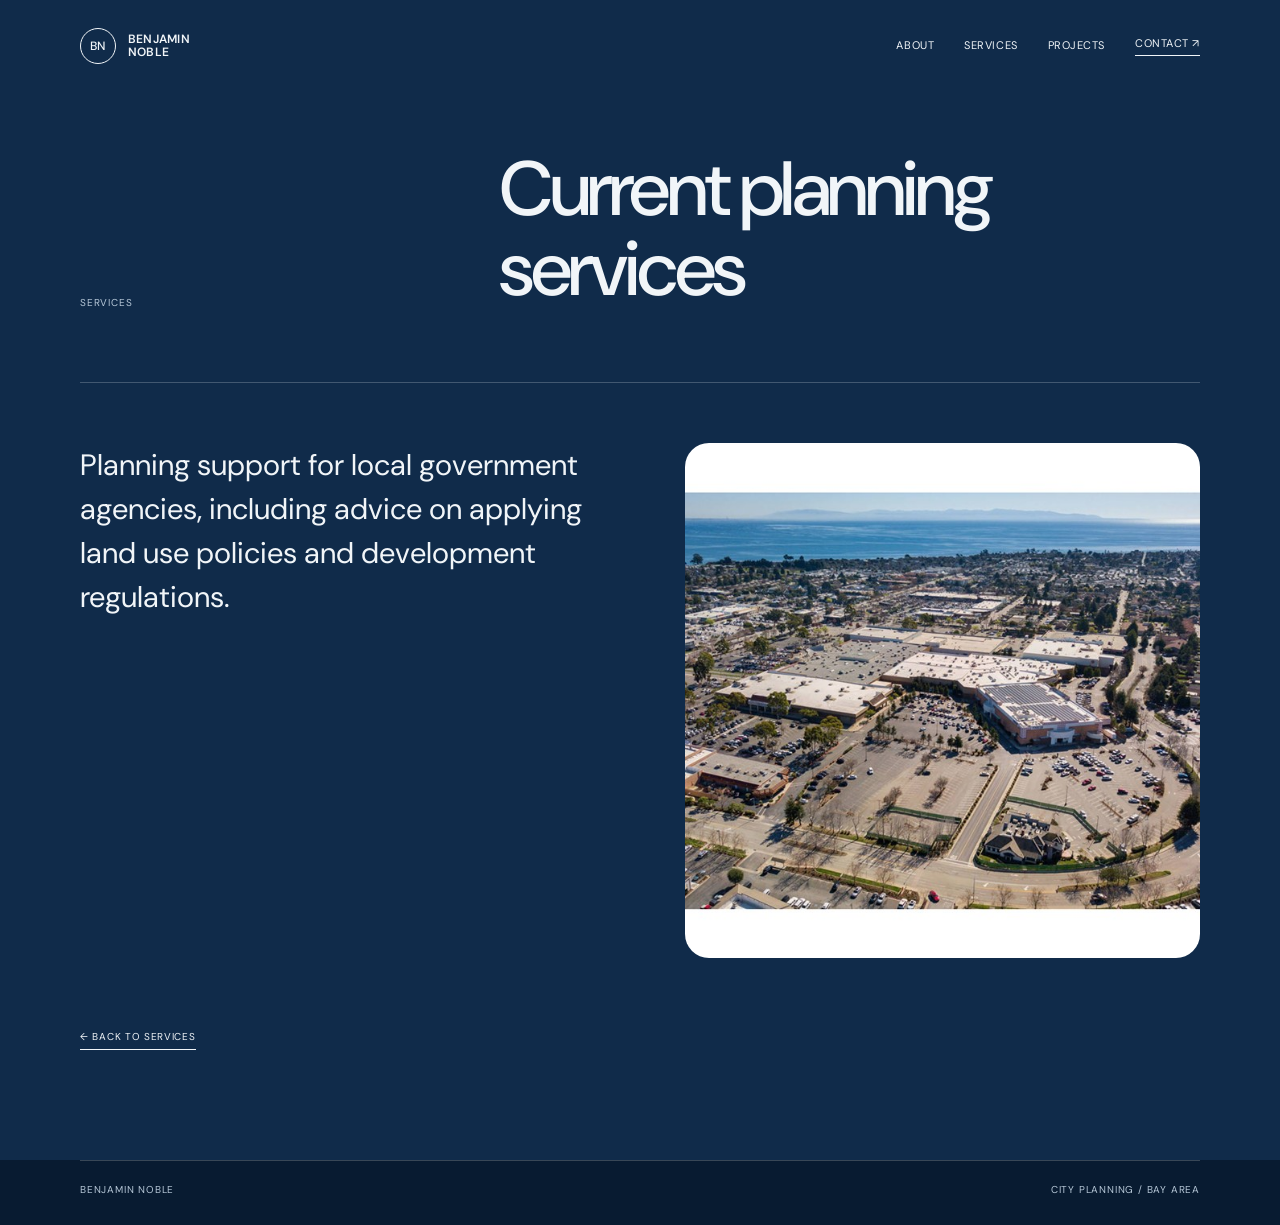
==== current-planning.html @ 0378034f "Show Ben's seven published service areas and replace outreach photo" ====
<!doctype html>
<html lang="en">
  <head>
    <meta charset="UTF-8" />
    <meta name="viewport" content="width=device-width, initial-scale=1.0" />
    <title>Current planning services — Benjamin Noble</title>
    <link rel="preconnect" href="https://fonts.googleapis.com" />
    <link rel="preconnect" href="https://fonts.gstatic.com" crossorigin />
    <link href="https://fonts.googleapis.com/css2?family=DM+Sans:wght@400;500;600&display=swap" rel="stylesheet" />
    <link rel="stylesheet" href="styles.css?v=actual-services-1" />
  </head>
  <body class="detail-page">
    <header class="site-header">
      <div class="shell header-inner">
        <a class="wordmark" href="index.html" aria-label="Benjamin Noble home"><span class="wordmark-mark" aria-hidden="true">BN</span><span>Benjamin<br />Noble</span></a>
        <button class="menu-toggle" type="button" aria-expanded="false" aria-controls="site-nav"><span class="menu-toggle-label">Menu</span><span class="menu-toggle-icon" aria-hidden="true"><i></i><i></i></span></button>
        <nav class="site-nav" id="site-nav" aria-label="Primary navigation"><a href="index.html#about">About</a><a href="index.html#projects" aria-current="page">Services</a><a href="index.html#projects">Projects</a><a class="nav-contact" href="index.html#contact">Contact <span aria-hidden="true">↗</span></a></nav>
      </div>
    </header>
    <main class="detail-main"><div class="shell"><section class="detail-hero"><p class="detail-index">Services</p><div><h1>Current planning services</h1></div></section><div class="service-overview"><p>Planning support for local government agencies, including advice on applying land use policies and development regulations.</p><img src="images/current.jpg" alt="Aerial view of Capitola Mall and surrounding neighborhoods" width="640" height="640" /></div><a class="detail-return" href="index.html#projects">← Back to services</a></div></main>
    <footer class="site-footer"><div class="shell footer-inner"><span>Benjamin Noble</span><span>City planning / Bay Area</span></div></footer>
    <script src="script.js"></script>
  </body>
</html>
---- styles.css ----
:root {
  --paper: #102b4a;
  --ink: #f1f5f8;
  --muted: #b7c8d8;
  --line: rgba(241, 245, 248, .22);
  --sage: #6f91ae;
  --navy: #081b31;
  --coral: #e7a075;
  --shell: min(1120px, calc(100vw - 80px));
  --sans: "DM Sans", Arial, sans-serif;
  --motion-ease: cubic-bezier(.22, 1, .36, 1);
}

* { box-sizing: border-box; }
html { scroll-behavior: smooth; }
body { margin: 0; background: var(--paper); color: var(--ink); font-family: var(--sans); font-size: 16px; line-height: 1.4; }
a { color: inherit; text-decoration: none; }
a:focus-visible, button:focus-visible { outline: 2px solid var(--coral); outline-offset: 5px; }
.shell { width: var(--shell); margin: 0 auto; }
.skip-link { position: fixed; left: 1rem; top: -5rem; z-index: 20; padding: .65rem 1rem; background: var(--ink); color: var(--paper); }
.skip-link:focus { top: 1rem; }
.site-header { position: absolute; z-index: 5; top: 0; width: 100%; }
.header-inner { display: flex; align-items: center; justify-content: space-between; padding: 28px 0; }
.wordmark { display: flex; align-items: center; gap: 12px; font-size: 12px; line-height: 1.05; font-weight: 600; letter-spacing: .02em; text-transform: uppercase; }
.wordmark-mark { display: grid; width: 36px; height: 36px; place-items: center; border: 1px solid var(--ink); border-radius: 50%; font-family: var(--sans); font-size: 12px; font-weight: 500; }
.site-nav { display: flex; align-items: center; gap: 30px; font-family: var(--sans); font-size: 11px; text-transform: uppercase; letter-spacing: .05em; }
.site-nav a { transition: color .2s ease; }
.site-nav a:hover { color: var(--coral); }
.nav-contact { border-bottom: 1px solid currentColor; padding-bottom: 3px; }
.menu-toggle { display: none; border: 0; background: none; color: inherit; font: inherit; }
.hero { min-height: 640px; padding: 125px 0 45px; }
.hero-grid { display: grid; grid-template-columns: 1fr .93fr; align-items: center; gap: 9%; }
.eyebrow, .section-index, .art-label, .project-caption, .footer-inner { font-family: var(--sans); font-size: 10px; letter-spacing: .08em; text-transform: uppercase; }
.eyebrow { display: flex; align-items: center; gap: 13px; margin: 0 0 30px; color: var(--muted); }
.eyebrow span { color: var(--coral); }
h1, h2 { margin: 0; font-weight: 500; letter-spacing: -.045em; line-height: .92; }
h1 { font-size: clamp(58px, 8.2vw, 112px); }
h2 { font-size: clamp(54px, 7vw, 92px); }
h1 em, h2 em { font-family: var(--sans); font-style: normal; font-weight: 500; letter-spacing: -.06em; }
.hero-bottom { display: flex; align-items: center; justify-content: space-between; max-width: 390px; margin-top: 52px; }
.circle-link { display: grid; width: 52px; height: 52px; place-items: center; border: 1px solid var(--ink); border-radius: 50%; font-size: 22px; transition: background .2s ease, color .2s ease; }
.circle-link:hover { background: var(--ink); color: var(--paper); }
.hero-art { position: relative; max-width: 620px; aspect-ratio: 620 / 680; background: var(--sage); overflow: hidden; }
.hero-art svg { display: block; width: 100%; height: 100%; }
.art-label { position: absolute; z-index: 1; color: var(--navy); }
.art-label-top { top: 22px; left: 22px; }
.art-label-bottom { right: 22px; bottom: 22px; writing-mode: vertical-rl; transform: rotate(180deg); }
.section-rule { border-top: 1px solid var(--line); }
.split-layout { display: grid; grid-template-columns: 1fr 2.2fr; gap: 9%; }
.intro { padding: 82px 0 92px; }
.section-index { margin: 8px 0 0; color: var(--muted); }
.intro-content { max-width: 680px; }
.intro-meta { display: flex; align-items: center; gap: 28px; margin-top: 38px; }
.placeholder-copy { margin: 0; color: var(--muted); font-family: var(--sans); font-size: 11px; text-transform: uppercase; letter-spacing: .08em; }
.line-arrow { color: var(--coral); font-size: 26px; }
.services { padding: 84px 0 92px; background: #173b5d; }
.section-heading { align-items: start; }
.section-heading h2 { margin-top: 30px; }
.service-list { margin: 58px 0 0 31.4%; border-top: 1px solid var(--line); }
.service-item { display: grid; grid-template-columns: 1fr 30px; align-items: center; gap: 22px; padding: 24px 0; border-bottom: 1px solid var(--line); transition: color .2s ease; }
.service-item:is(:hover, :focus-visible) { color: var(--coral); }
.service-arrow { font-family: var(--sans); font-size: 10px; }
.service-name { font-family: var(--sans); font-size: clamp(25px, 3vw, 40px); }
.service-arrow { font-size: 20px; text-align: right; }
.service-detail-grid { display: grid; grid-template-columns: repeat(2, 1fr); gap: 1px; margin: 48px 0 0 31.4%; background: var(--line); border: 1px solid var(--line); }
.service-detail { min-height: 180px; padding: 22px 24px 20px; background: #173b5d; scroll-margin-top: 24px; }
.detail-placeholder, .detail-back { margin: 0; color: var(--muted); font-family: var(--sans); font-size: 10px; letter-spacing: .07em; text-transform: uppercase; }
.service-detail h3 { margin: 26px 0 12px; font-family: var(--sans); font-size: clamp(25px, 3vw, 38px); font-weight: 500; letter-spacing: -.04em; }
.detail-back { display: inline-block; margin-top: 30px; border-bottom: 1px solid currentColor; padding-bottom: 3px; transition: color .2s ease; }
.detail-back:hover { color: var(--coral); }
.projects { padding: 84px 0 95px; }
.projects-heading { display: flex; align-items: baseline; justify-content: space-between; }
.text-link { font-family: var(--sans); font-size: 10px; text-transform: uppercase; letter-spacing: .07em; border-bottom: 1px solid currentColor; padding-bottom: 4px; }
.project-grid { display: grid; grid-template-columns: 1.2fr .8fr; gap: 7%; align-items: start; margin-top: 58px; }
.project-card { display: block; }
.project-card-small { margin-top: 68px; }
.project-card-offset { margin-top: 145px; }
.project-visual { position: relative; display: flex; align-items: end; min-height: 330px; overflow: hidden; }
.project-card-large .project-visual { min-height: 390px; }
.project-visual span { position: relative; z-index: 1; margin: 22px; font-family: var(--sans); font-size: 10px; letter-spacing: .07em; line-height: 1.45; text-transform: uppercase; }
.visual-terrace { background: #315d82; }
.visual-terrace::before { position: absolute; inset: 18% -10% 0; content: ""; background: repeating-linear-gradient(155deg, transparent 0 48px, rgba(247,243,236,.65) 49px 51px); transform: rotate(-13deg); }
.visual-block { background: var(--navy); color: var(--ink); }
.visual-block::before { position: absolute; inset: 0; content: ""; background: linear-gradient(135deg, transparent 0 29%, rgba(227,125,84,.86) 30% 48%, transparent 49% 100%), linear-gradient(25deg, transparent 0 55%, rgba(183,199,189,.7) 56% 67%, transparent 68%); }
.visual-grid { background: #244d70; }
.visual-grid::before { position: absolute; inset: 0; content: ""; background: linear-gradient(90deg, transparent 49.5%, rgba(24,50,77,.45) 50% 50.5%, transparent 51%), linear-gradient(0deg, transparent 49.5%, rgba(24,50,77,.45) 50% 50.5%, transparent 51%); background-size: 54px 54px; transform: rotate(18deg) scale(1.3); }
.project-caption { display: flex; justify-content: space-between; padding-top: 15px; color: var(--muted); }
.contact { padding: 86px 0 92px; background: var(--navy); color: var(--ink); }
.contact-inner { display: grid; grid-template-columns: 1fr 2.2fr; gap: 9%; }
.contact .section-index { color: #b7c8d8; }
.contact h2 { grid-column: 2; margin-top: 34px; }
.contact-link { grid-column: 2; width: max-content; margin-top: 36px; border-bottom: 1px solid currentColor; padding-bottom: 7px; font-family: var(--sans); font-size: 11px; text-transform: uppercase; letter-spacing: .08em; }
.contact-link span { color: var(--coral); margin-left: 20px; font-size: 17px; }
.site-footer { background: var(--navy); color: #b7c8d8; }
.footer-inner { display: flex; justify-content: space-between; gap: 20px; padding: 22px 0 28px; border-top: 1px solid rgba(247,243,236,.2); }
@media (max-width: 760px) {
  :root { --shell: min(100% - 40px, 600px); }
  .header-inner { padding: 22px 0; }
  .menu-toggle { display: flex; align-items: center; gap: 11px; cursor: pointer; font-family: var(--sans); font-size: 10px; letter-spacing: .07em; text-transform: uppercase; }
  .menu-toggle-icon { display: grid; gap: 5px; }
  .menu-toggle-icon i { display: block; width: 22px; height: 1px; background: currentColor; transition: transform .2s ease; }
  .site-nav { position: absolute; top: 78px; left: 20px; right: 20px; display: grid; gap: 0; padding: 10px 0; background: var(--paper); border: 1px solid var(--line); visibility: hidden; opacity: 0; pointer-events: none; transform: translateY(-6px); transition: opacity .2s ease, transform .25s var(--motion-ease), visibility .2s; }
  .site-nav.is-open { visibility: visible; opacity: 1; pointer-events: auto; transform: translateY(0); }
  .menu-toggle[aria-expanded="true"] .menu-toggle-icon i:first-child { transform: translateY(3px) rotate(45deg); }
  .menu-toggle[aria-expanded="true"] .menu-toggle-icon i:last-child { transform: translateY(-3px) rotate(-45deg); }
  .site-nav a { padding: 15px 18px; border-bottom: 1px solid var(--line); }
  .site-nav a:last-child { border-bottom: 0; }
  .nav-contact { border-bottom: 0; }
  .hero { min-height: auto; padding: 112px 0 52px; }
  .hero-grid { display: flex; flex-direction: column; align-items: stretch; gap: 58px; }
  h1 { font-size: clamp(60px, 18vw, 105px); }
  .hero-bottom { margin-top: 46px; }
  .hero-art { width: 82%; margin-left: auto; }
  .split-layout, .contact-inner { grid-template-columns: 1fr; gap: 50px; }
  .intro, .services, .projects { padding: 68px 0 76px; }
  .section-heading h2 { margin-top: 0; }
  .service-list { margin: 48px 0 0; }
  .service-detail-grid { grid-template-columns: 1fr; margin: 32px 0 0; }
  .project-grid { display: block; margin-top: 48px; }
  .project-card-small, .project-card-offset { margin-top: 48px; }
  .project-card-large .project-visual { min-height: 330px; }
  .project-visual { min-height: 240px; }
  .contact { padding: 68px 0 76px; }
  .contact h2, .contact-link { grid-column: 1; margin-top: 0; }
  .contact-link { margin-top: 30px; }
  .footer-inner { flex-wrap: wrap; font-size: 9px; }
}

.detail-page { min-height: 100vh; background: var(--paper); }
.detail-main { padding: 150px 0 110px; }
.detail-hero { display: grid; grid-template-columns: 1fr 2.2fr; gap: 9%; align-items: end; padding-bottom: 72px; border-bottom: 1px solid var(--line); }
.detail-hero h1 { font-size: clamp(64px, 9vw, 126px); }
.detail-kicker { margin: 0 0 24px; color: var(--muted); font-family: var(--sans); font-size: 10px; letter-spacing: .08em; text-transform: uppercase; }
.detail-intro { display: flex; align-items: end; justify-content: space-between; gap: 35px; }
.detail-intro p { max-width: 260px; margin: 0; color: var(--muted); font-family: var(--sans); font-size: 11px; line-height: 1.6; text-transform: uppercase; letter-spacing: .05em; }
.detail-index { margin: 0; color: var(--muted); font-family: var(--sans); font-size: 10px; letter-spacing: .08em; text-transform: uppercase; }
.detail-panels { display: grid; grid-template-columns: repeat(3, 1fr); gap: 1px; margin-top: 72px; background: var(--line); border: 1px solid var(--line); }
.detail-panel { min-height: 210px; padding: 24px; background: #173b5d; }
.detail-panel h2 { margin-top: 56px; font-size: clamp(29px, 3vw, 44px); }
.detail-return { display: inline-block; margin-top: 72px; border-bottom: 1px solid currentColor; padding-bottom: 5px; font-family: var(--sans); font-size: 10px; letter-spacing: .07em; text-transform: uppercase; }
.detail-return:hover { color: var(--coral); }

.text-link, .contact-link, .detail-return, .project-caption { transition: color .2s ease; }
.text-link:is(:hover, :focus-visible), .contact-link:is(:hover, :focus-visible), .project-card:is(:hover, :focus-visible) .project-caption { color: var(--coral); }

/* Small, one-step feedback; transforms leave the surrounding layout in place. */
@media (prefers-reduced-motion: no-preference) {
  .service-name, .service-arrow, .circle-link span, .contact-link span, .project-caption span:last-child { display: inline-block; transition: transform .3s var(--motion-ease); }
  .project-visual { transition: transform .35s var(--motion-ease); }
  .service-item:focus-visible .service-name { transform: translateX(4px); }
  .service-item:focus-visible .service-arrow, .contact-link:focus-visible span, .project-card:focus-visible .project-caption span:last-child { transform: translate(2px, -2px); }
  @media (hover: hover) and (pointer: fine) {
    .service-item:hover .service-name { transform: translateX(4px); }
    .service-item:hover .service-arrow, .contact-link:hover span, .project-card:hover .project-caption span:last-child { transform: translate(2px, -2px); }
    .circle-link:hover span { transform: translateY(3px); }
    .project-card:hover .project-visual { transform: translateY(-3px); }
  }
}

@media (prefers-reduced-motion: reduce) {
  html { scroll-behavior: auto; }
  *, *::before, *::after { animation: none !important; transition: none !important; }
  .site-nav { transform: none; }
}
@media (max-width: 760px) {
  .detail-main { padding: 110px 0 70px; }
  .detail-hero { grid-template-columns: 1fr; gap: 45px; padding-bottom: 50px; }
  .detail-intro { display: block; }
  .detail-intro p { margin-top: 30px; }
  .detail-panels { grid-template-columns: 1fr; margin-top: 48px; }
  .detail-panel { min-height: 160px; }
  .detail-panel h2 { margin-top: 35px; }
  .detail-return { margin-top: 48px; }
}

/* Category gallery inspired by the Our Work reference. */
.work-shell { max-width: 940px; }
.work-heading { text-align: center; margin-bottom: 58px; }
.work-heading .section-index { margin: 0 0 20px; }
.work-heading h2 { font-size: clamp(42px, 5vw, 66px); line-height: 1.1; letter-spacing: -.035em; }
.work-grid { display: grid; grid-template-columns: repeat(2, minmax(0, 1fr)); gap: 56px 64px; }
.work-card { display: block; min-width: 0; text-align: center; }
.work-visual { position: relative; aspect-ratio: 1 / 1; overflow: hidden; border-radius: 30px; isolation: isolate; }
.work-visual::before { z-index: -1; }
.work-number { position: absolute; top: 24px; left: 26px; font-size: 13px; letter-spacing: .1em; opacity: .8; }
.work-symbol { position: absolute; inset: 0; display: grid; place-items: center; font-size: clamp(100px, 15vw, 190px); font-weight: 400; line-height: 1; color: #f1f5f8; }
.work-card h3 { display: flex; align-items: center; justify-content: center; gap: 14px; margin: 22px 0 0; color: var(--ink); font-size: 15px; font-weight: 500; line-height: 1.5; letter-spacing: .12em; text-transform: uppercase; }
.work-card h3 span { color: var(--coral); }
.visual-community { background: #315d65; }
.visual-community::before { position: absolute; content: ""; inset: -25%; background: repeating-radial-gradient(circle at center, transparent 0 37px, rgba(241,245,248,.24) 38px 40px, transparent 41px 75px); }
.work-card:is(:hover, :focus-visible) h3 { color: var(--coral); }
@media (prefers-reduced-motion: no-preference) {
  .work-visual, .work-card h3 { transition: transform .3s var(--motion-ease), color .2s ease; }
  .work-card:is(:hover, :focus-visible) .work-visual { transform: translateY(-4px); }
}
@media (max-width: 760px) {
  .work-grid { gap: 38px 24px; }
  .work-heading { margin-bottom: 38px; }
  .work-visual { border-radius: 22px; }
  .work-number { top: 16px; left: 18px; font-size: 10px; }
  .work-symbol { font-size: clamp(70px, 18vw, 130px); }
  .work-card h3 { font-size: 12px; letter-spacing: .06em; gap: 8px; }
}
@media (max-width: 420px) {
  .work-grid { grid-template-columns: 1fr; gap: 36px; }
  .work-visual { aspect-ratio: 6 / 5; }
  .work-symbol { font-size: 130px; }
}

.work-visual img { display: block; width: 100%; height: 100%; object-fit: cover; }

.work-card h3 { max-width: 390px; margin-left: auto; margin-right: auto; align-items: baseline; }
.work-card h3 span { flex-shrink: 0; }
.service-overview { display: grid; grid-template-columns: 1fr 1fr; gap: 8%; align-items: start; margin-top: 60px; }
.service-overview p { font-size: clamp(20px, 2.3vw, 30px); line-height: 1.5; margin: 0; }
.service-overview img { display: block; width: 100%; height: auto; border-radius: 24px; }
.detail-hero h1 { font-size: clamp(42px, 6vw, 84px); line-height: 1.04; overflow-wrap: break-word; }
@media (max-width: 760px) { .service-overview { grid-template-columns: 1fr; gap: 35px; margin-top: 40px; } }
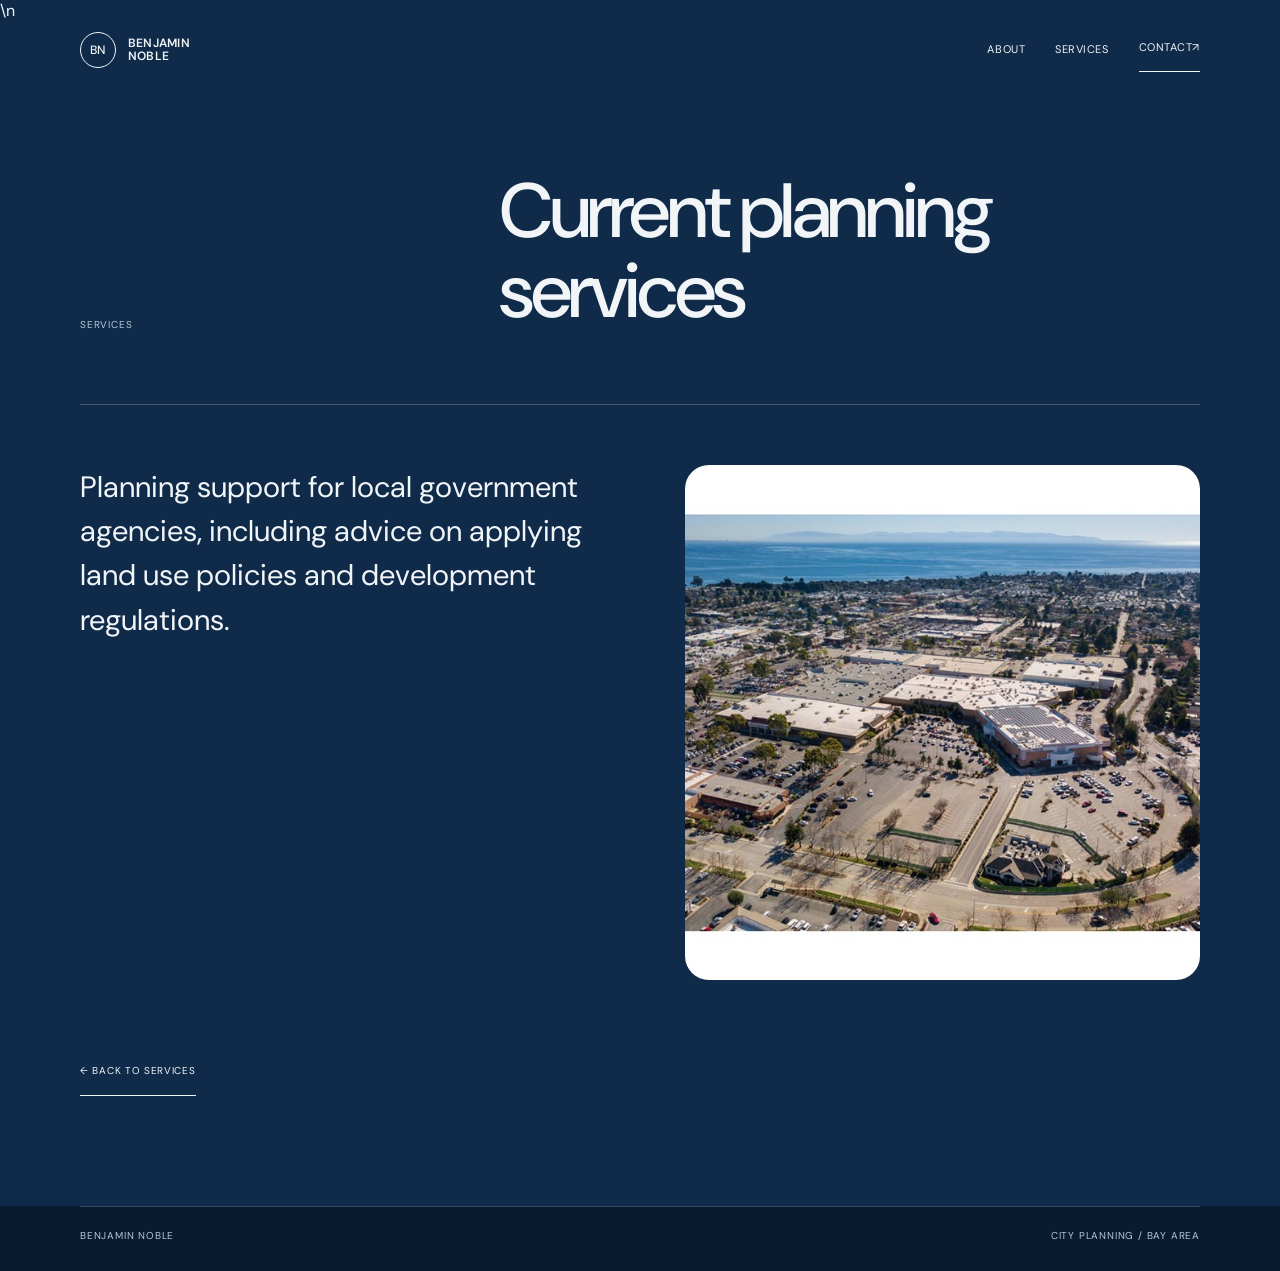
==== commit 76f79119: "Improve mobile navigation and responsive layout safeguards" ====
--- a/current-planning.html
+++ b/current-planning.html
@@ -7,18 +7,18 @@
     <link rel="preconnect" href="https://fonts.googleapis.com" />
     <link rel="preconnect" href="https://fonts.gstatic.com" crossorigin />
     <link href="https://fonts.googleapis.com/css2?family=DM+Sans:wght@400;500;600&display=swap" rel="stylesheet" />
-    <link rel="stylesheet" href="styles.css?v=actual-services-1" />
+    <link rel="stylesheet" href="styles.css?v=mobile-audit-1" />
   </head>
-  <body class="detail-page">
+  <body class="detail-page">\n    <a class="skip-link" href="#main">Skip to content</a>
     <header class="site-header">
       <div class="shell header-inner">
         <a class="wordmark" href="index.html" aria-label="Benjamin Noble home"><span class="wordmark-mark" aria-hidden="true">BN</span><span>Benjamin<br />Noble</span></a>
         <button class="menu-toggle" type="button" aria-expanded="false" aria-controls="site-nav"><span class="menu-toggle-label">Menu</span><span class="menu-toggle-icon" aria-hidden="true"><i></i><i></i></span></button>
-        <nav class="site-nav" id="site-nav" aria-label="Primary navigation"><a href="index.html#about">About</a><a href="index.html#projects" aria-current="page">Services</a><a href="index.html#projects">Projects</a><a class="nav-contact" href="index.html#contact">Contact <span aria-hidden="true">↗</span></a></nav>
+        <nav class="site-nav" id="site-nav" aria-label="Primary navigation"><a href="index.html#about">About</a><a href="index.html#projects">Services</a><a class="nav-contact" href="index.html#contact">Contact <span aria-hidden="true">↗</span></a></nav>
       </div>
     </header>
-    <main class="detail-main"><div class="shell"><section class="detail-hero"><p class="detail-index">Services</p><div><h1>Current planning services</h1></div></section><div class="service-overview"><p>Planning support for local government agencies, including advice on applying land use policies and development regulations.</p><img src="images/current.jpg" alt="Aerial view of Capitola Mall and surrounding neighborhoods" width="640" height="640" /></div><a class="detail-return" href="index.html#projects">← Back to services</a></div></main>
+    <main class="detail-main" id="main"><div class="shell"><section class="detail-hero"><p class="detail-index">Services</p><div><h1>Current planning services</h1></div></section><div class="service-overview"><p>Planning support for local government agencies, including advice on applying land use policies and development regulations.</p><img src="images/current.jpg" alt="Aerial view of Capitola Mall and surrounding neighborhoods" width="640" height="640" /></div><a class="detail-return" href="index.html#projects">← Back to services</a></div></main>
     <footer class="site-footer"><div class="shell footer-inner"><span>Benjamin Noble</span><span>City planning / Bay Area</span></div></footer>
-    <script src="script.js"></script>
+    <script src="script.js?v=mobile-audit-1"></script>
   </body>
 </html>
--- a/styles.css
+++ b/styles.css
@@ -216,3 +216,74 @@
 .service-overview img { display: block; width: 100%; height: auto; border-radius: 24px; }
 .detail-hero h1 { font-size: clamp(42px, 6vw, 84px); line-height: 1.04; overflow-wrap: break-word; }
 @media (max-width: 760px) { .service-overview { grid-template-columns: 1fr; gap: 35px; margin-top: 40px; } }
+
+/* Four services above three centered services on desktop. */
+.work-shell { max-width: 1120px; }
+.work-grid { grid-template-columns: repeat(8, minmax(0, 1fr)); gap: 44px 28px; }
+.work-card { grid-column: span 2; }
+.work-card:nth-child(5) { grid-column: 2 / span 2; }
+.work-card h3 { font-size: 12px; letter-spacing: .06em; gap: 8px; }
+.work-visual { border-radius: 24px; }
+@media (max-width: 900px) and (min-width: 761px) {
+  .work-grid { grid-template-columns: repeat(3, minmax(0, 1fr)); gap: 36px 24px; }
+  .work-card, .work-card:nth-child(5) { grid-column: auto; }
+  .work-card:last-child { grid-column: 2; }
+}
+@media (max-width: 760px) {
+  .work-grid { grid-template-columns: repeat(2, minmax(0, 1fr)); gap: 36px 24px; }
+  .work-card, .work-card:nth-child(5), .work-card:last-child { grid-column: auto; }
+}
+@media (max-width: 420px) {
+  .work-grid { grid-template-columns: 1fr; }
+}
+
+/* A shared alignment and compact two-column service directory. */
+.services-heading { max-width: 760px; }
+.services-heading .eyebrow { margin-bottom: 22px; }
+.services-heading h2 { font-size: clamp(44px, 5.5vw, 76px); line-height: 1.05; }
+.services .service-list { display: grid; grid-template-columns: repeat(2, minmax(0, 1fr)); column-gap: 54px; margin: 48px 0 0; border-top: 0; }
+.services .service-item { grid-template-columns: minmax(0, 1fr) 24px; min-height: 108px; padding: 24px 0; border-top: 1px solid var(--line); border-bottom: 0; }
+.services .service-name { font-size: clamp(20px, 2.1vw, 28px); line-height: 1.3; letter-spacing: -.02em; }
+.services .service-arrow { font-size: 20px; }
+@media (max-width: 760px) {
+  .services .service-list { grid-template-columns: 1fr; margin-top: 34px; }
+  .services .service-item { min-height: 84px; padding: 20px 0; }
+}
+
+/* Full-width city photograph with a centered title, in the site's navy palette. */
+.home-page .site-header { position: relative; background: var(--navy); }
+.hero-photo { position: relative; isolation: isolate; display: grid; align-items: center; min-height: 650px; min-height: clamp(560px, 78svh, 850px); padding: 90px 0 110px; overflow: hidden; background: var(--navy); color: #fff; }
+.hero-background { position: absolute; z-index: -2; inset: 0; width: 100%; height: 100%; object-fit: cover; object-position: center 36%; }
+.hero-photo::before { content: ""; position: absolute; z-index: -1; inset: 0; background: linear-gradient(180deg, rgba(8,27,49,.32), rgba(8,27,49,.32) 35%, rgba(8,27,49,.75)); }
+.hero-photo-content { text-align: center; padding: 25px 0; text-shadow: 0 2px 24px rgba(0,0,0,.35); }
+.hero-location { margin: 0 0 28px; font-size: 12px; font-weight: 500; text-transform: uppercase; letter-spacing: .22em; }
+.hero-photo h1 { font-size: clamp(64px, 8vw, 118px); font-weight: 500; line-height: 1.04; letter-spacing: -.045em; }
+.hero-discipline { margin: 22px 0 0; font-size: clamp(24px, 3vw, 38px); line-height: 1.25; letter-spacing: -.02em; }
+.hero-services-link { display: inline-flex; align-items: center; gap: 24px; padding: 12px 0; margin-top: 38px; border-bottom: 1px solid rgba(255,255,255,.7); font-size: 12px; text-transform: uppercase; letter-spacing: .12em; }
+.hero-services-link span { color: var(--coral); font-size: 19px; }
+.hero-services-link:is(:hover,:focus-visible) { color: var(--coral); }
+.hero-photo-credit { position: absolute; right: 28px; bottom: 20px; font-size: 10px; color: rgba(255,255,255,.8); }
+.hero-photo-credit:hover { color: #fff; }
+@media (max-width: 760px) {
+  .hero-photo { min-height: 610px; min-height: min(78svh, 720px); padding: 84px 0 100px; }
+  .hero-background { object-position: 53% center; }
+  .hero-location { font-size: 10px; letter-spacing: .16em; }
+  .hero-photo h1 { font-size: clamp(56px, 14vw, 88px); }
+  .hero-photo-credit { right: 20px; left: 20px; bottom: 16px; text-align: center; font-size: 9px; }
+}
+
+/* Responsive safeguards and comfortably sized navigation controls. */
+img { max-width: 100%; }
+.detail-hero > *, .service-overview > *, .contact-inner > * { min-width: 0; }
+h1, h2 { overflow-wrap: break-word; }
+.site-nav a, .detail-return, .contact-link { min-height: 44px; display: inline-flex; align-items: center; }
+@media (max-width: 760px) {
+  .header-inner { padding: 18px 0; }
+  .menu-toggle { min-height: 44px; min-width: 88px; justify-content: flex-end; padding: 10px 0 10px 10px; }
+  .wordmark { min-height: 44px; }
+  .intro h2, .contact h2 { font-size: clamp(42px, 10vw, 72px); line-height: 1.02; }
+  .work-visual { aspect-ratio: 1; }
+  html:not(.js) .header-inner { flex-wrap: wrap; gap: 20px; }
+  html:not(.js) .menu-toggle { display: none; }
+  html:not(.js) .site-nav { position: static; width: 100%; visibility: visible; opacity: 1; pointer-events: auto; transform: none; }
+}
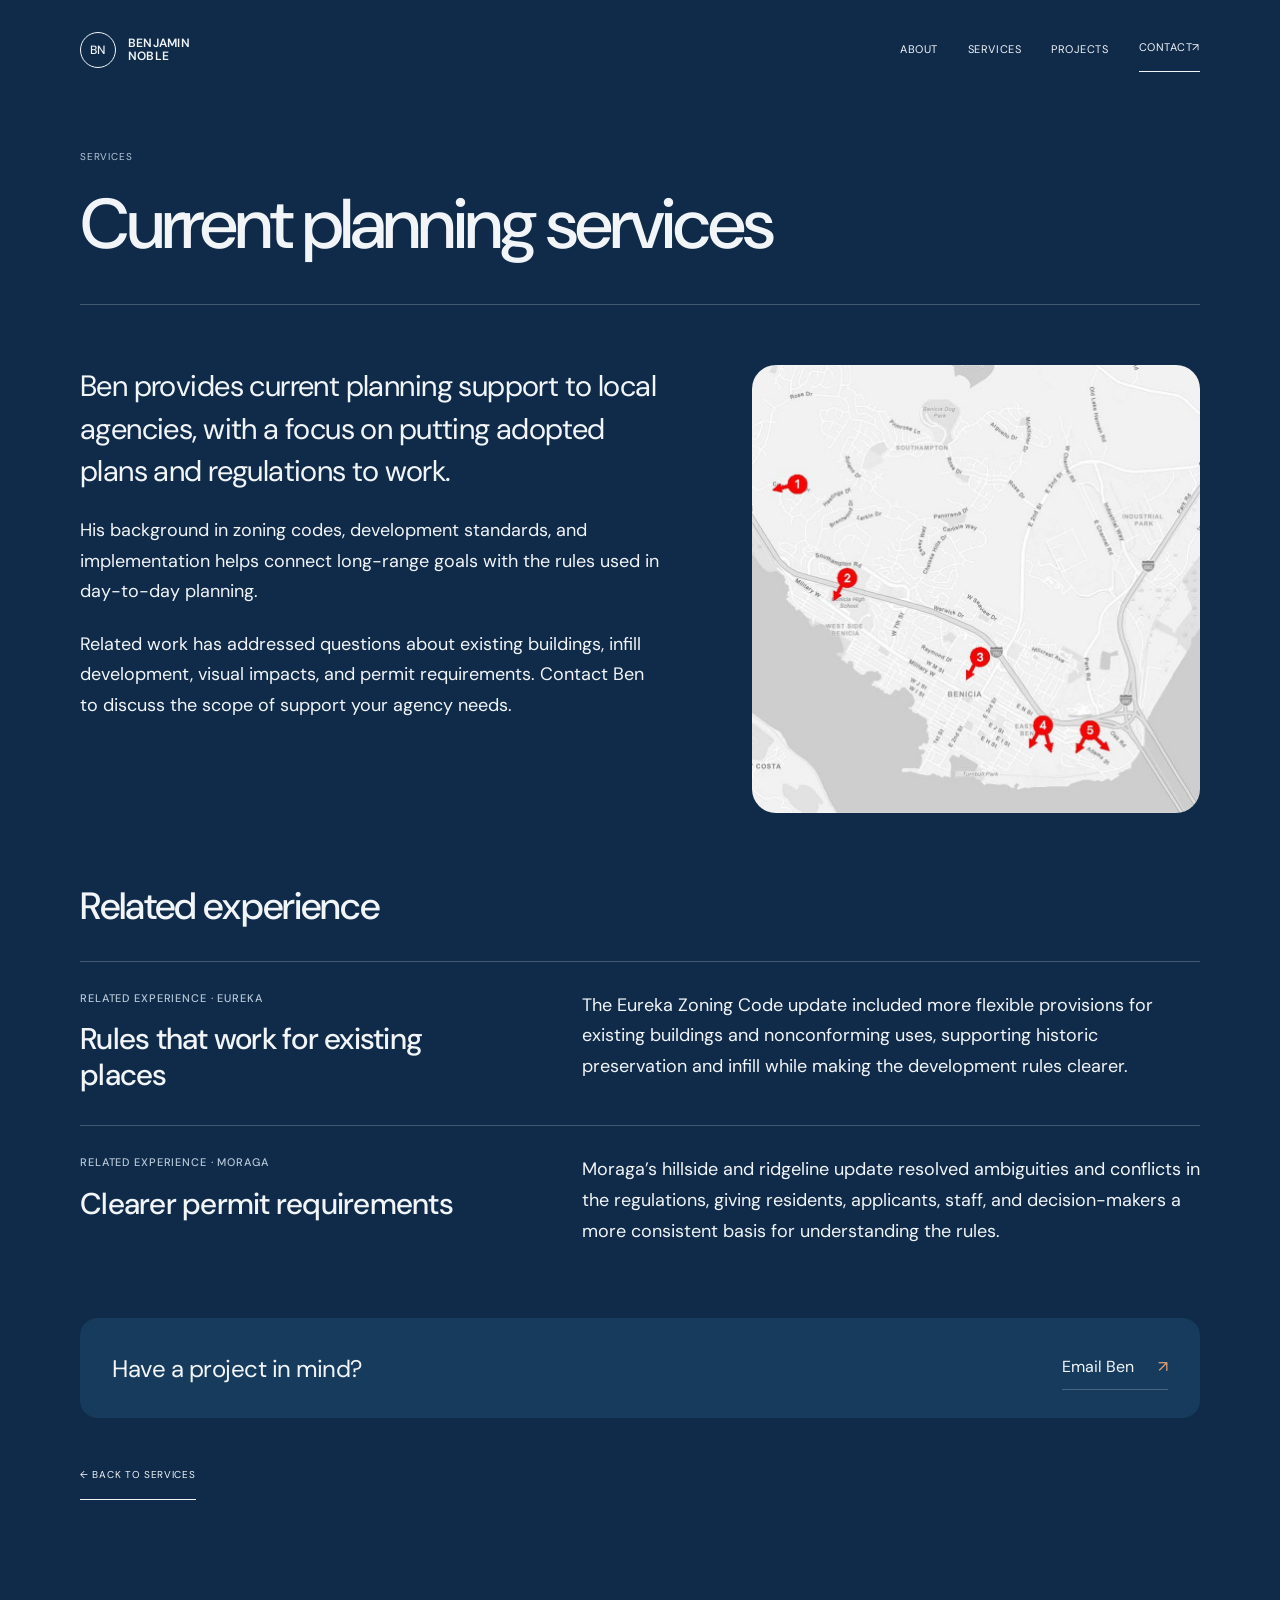
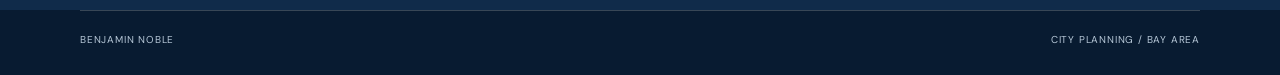
==== commit 99b5ad77: "Replace placeholder copy with Ben Noble biography, services, and project experience" ====
--- a/current-planning.html
+++ b/current-planning.html
@@ -3,21 +3,59 @@
   <head>
     <meta charset="UTF-8" />
     <meta name="viewport" content="width=device-width, initial-scale=1.0" />
+    <meta name="description" content="Current planning support informed by Ben Noble’s experience writing and applying development regulations." />
     <title>Current planning services — Benjamin Noble</title>
     <link rel="preconnect" href="https://fonts.googleapis.com" />
     <link rel="preconnect" href="https://fonts.gstatic.com" crossorigin />
     <link href="https://fonts.googleapis.com/css2?family=DM+Sans:wght@400;500;600&display=swap" rel="stylesheet" />
-    <link rel="stylesheet" href="styles.css?v=mobile-audit-1" />
+    <link rel="stylesheet" href="styles.css?v=content-2026-1" />
   </head>
-  <body class="detail-page">\n    <a class="skip-link" href="#main">Skip to content</a>
+  <body class="detail-page service-page">
+    <a class="skip-link" href="#main">Skip to content</a>
     <header class="site-header">
       <div class="shell header-inner">
         <a class="wordmark" href="index.html" aria-label="Benjamin Noble home"><span class="wordmark-mark" aria-hidden="true">BN</span><span>Benjamin<br />Noble</span></a>
         <button class="menu-toggle" type="button" aria-expanded="false" aria-controls="site-nav"><span class="menu-toggle-label">Menu</span><span class="menu-toggle-icon" aria-hidden="true"><i></i><i></i></span></button>
-        <nav class="site-nav" id="site-nav" aria-label="Primary navigation"><a href="index.html#about">About</a><a href="index.html#projects">Services</a><a class="nav-contact" href="index.html#contact">Contact <span aria-hidden="true">↗</span></a></nav>
+        <nav class="site-nav" id="site-nav" aria-label="Primary navigation">
+          <a href="index.html#about">About</a>
+          <a href="index.html#projects">Services</a>
+          <a href="index.html#selected-projects">Projects</a>
+          <a class="nav-contact" href="index.html#contact">Contact <span aria-hidden="true">↗</span></a>
+        </nav>
       </div>
     </header>
-    <main class="detail-main" id="main"><div class="shell"><section class="detail-hero"><p class="detail-index">Services</p><div><h1>Current planning services</h1></div></section><div class="service-overview"><p>Planning support for local government agencies, including advice on applying land use policies and development regulations.</p><img src="images/current.jpg" alt="Aerial view of Capitola Mall and surrounding neighborhoods" width="640" height="640" /></div><a class="detail-return" href="index.html#projects">← Back to services</a></div></main>
+    <main class="detail-main" id="main">
+      <div class="shell">
+        <section class="detail-hero" aria-labelledby="service-title">
+          <p class="detail-index">Services</p>
+          <h1 id="service-title">Current planning services</h1>
+        </section>
+        <div class="service-overview">
+          <div class="service-copy">
+            <p class="service-lead">Ben provides current planning support to local agencies, with a focus on putting adopted plans and regulations to work.</p>
+            <p>His background in zoning codes, development standards, and implementation helps connect long-range goals with the rules used in day-to-day planning.</p>
+            <p>Related work has addressed questions about existing buildings, infill development, visual impacts, and permit requirements. Contact Ben to discuss the scope of support your agency needs.</p>
+          </div>
+          <img src="images/current-view-protection.jpg?v=edge-1" alt="Map of view-protection study locations in Benicia" width="900" height="900" />
+        </div>
+          <section class="service-projects" aria-labelledby="experience-title">
+            <h2 id="experience-title">Related experience</h2>
+            <article class="experience-entry" id="eureka-implementation">
+              <div><p class="project-type">Related experience · Eureka</p><h3>Rules that work for existing places</h3></div>
+              <div><p>The Eureka Zoning Code update included more flexible provisions for existing buildings and nonconforming uses, supporting historic preservation and infill while making the development rules clearer.</p></div>
+            </article>
+            <article class="experience-entry" id="moraga-review">
+              <div><p class="project-type">Related experience · Moraga</p><h3>Clearer permit requirements</h3></div>
+              <div><p>Moraga’s hillside and ridgeline update resolved ambiguities and conflicts in the regulations, giving residents, applicants, staff, and decision-makers a more consistent basis for understanding the rules.</p></div>
+            </article>
+          </section>
+        <div class="service-next-step">
+          <p>Have a project in mind?</p>
+          <a href="mailto:bnoble@bnplanning.com">Email Ben <span aria-hidden="true">↗</span></a>
+        </div>
+        <a class="detail-return" href="index.html#projects">← Back to services</a>
+      </div>
+    </main>
     <footer class="site-footer"><div class="shell footer-inner"><span>Benjamin Noble</span><span>City planning / Bay Area</span></div></footer>
     <script src="script.js?v=mobile-audit-1"></script>
   </body>
--- a/styles.css
+++ b/styles.css
@@ -287,3 +287,75 @@
   html:not(.js) .menu-toggle { display: none; }
   html:not(.js) .site-nav { position: static; width: 100%; visibility: visible; opacity: 1; pointer-events: auto; transform: none; }
 }
+
+
+/* Content pages: a shared reading rhythm for biography, services, and projects. */
+.visually-hidden { position: absolute; width: 1px; height: 1px; padding: 0; margin: -1px; overflow: hidden; clip-path: inset(50%); white-space: nowrap; border: 0; }
+.content-title { font-size: clamp(42px, 5vw, 66px); line-height: 1.08; letter-spacing: -.035em; }
+.section-description { max-width: 680px; margin: 24px 0 0; color: var(--muted); font-size: 18px; line-height: 1.65; }
+.work-heading .section-description { margin-left: auto; margin-right: auto; }
+.about-grid { display: grid; grid-template-columns: 1.5fr 1fr; gap: 9%; align-items: start; margin-top: 40px; }
+.about-grid > *, .featured-grid > *, .contact-layout > *, .experience-entry > * { min-width: 0; }
+.about-copy p { margin: 0 0 22px; font-size: 18px; line-height: 1.7; }
+.about-copy .about-lead { font-size: clamp(24px, 2.5vw, 30px); line-height: 1.45; letter-spacing: -.02em; }
+.about-copy p:last-child { margin-bottom: 0; }
+.about-background { padding-top: 5px; }
+.about-background h3 { margin: 0 0 18px; font-size: 20px; font-weight: 500; }
+.about-background p, .credentials { color: var(--muted); font-size: 16px; line-height: 1.65; }
+.about-background p { margin: 0; }
+.credentials { margin: 26px 0 0; }
+.credentials > div + div { margin-top: 20px; }
+.credentials dt { color: var(--ink); font-weight: 500; }
+.credentials dd { margin: 4px 0 0; }
+.selected-projects { padding: 84px 0 92px; background: #173b5d; }
+.featured-grid { display: grid; grid-template-columns: repeat(2, minmax(0, 1fr)); gap: 42px 64px; margin-top: 48px; }
+.featured-project { display: flex; flex-direction: column; align-items: start; padding-top: 24px; border-top: 1px solid var(--line); }
+.project-type { margin: 0 0 14px; color: var(--muted); font-size: 11px; font-weight: 500; line-height: 1.6; letter-spacing: .08em; text-transform: uppercase; }
+.featured-project h3, .experience-entry h3 { margin: 0; font-size: clamp(25px, 2.5vw, 30px); font-weight: 500; line-height: 1.2; letter-spacing: -.025em; }
+.featured-project > p:not(.project-type) { margin: 18px 0; font-size: 17px; line-height: 1.7; }
+.project-read-more { display: inline-flex; align-items: center; gap: 18px; min-height: 44px; margin-top: auto; font-size: 14px; border-bottom: 1px solid var(--line); }
+.project-read-more > span[aria-hidden], .service-next-step a span { color: var(--coral); }
+.project-read-more:hover, .contact-details a:hover, .service-next-step a:hover { color: var(--coral); }
+.contact-layout { display: grid; grid-template-columns: 1.35fr 1fr; gap: 9%; align-items: center; }
+.contact-layout h2 { margin: 0; font-size: clamp(42px, 4.5vw, 62px); line-height: 1.08; }
+.contact-description { max-width: 450px; margin: 26px 0 0; color: var(--muted); font-size: 18px; line-height: 1.65; }
+.contact-details { display: flex; flex-direction: column; align-items: start; gap: 10px; }
+.contact-details a { display: inline-flex; align-items: center; min-height: 44px; max-width: 100%; font-size: clamp(19px, 2.2vw, 27px); line-height: 1.4; overflow-wrap: anywhere; border-bottom: 1px solid var(--line); }
+.contact-details p { margin: 22px 0 0; color: var(--muted); font-size: 16px; line-height: 1.7; }
+.service-page .detail-hero { display: block; padding-bottom: 42px; }
+.service-page .detail-index { margin-bottom: 22px; }
+.service-page .detail-hero h1 { max-width: 980px; font-size: clamp(40px, 5.5vw, 72px); line-height: 1.08; }
+.service-page .service-overview { grid-template-columns: 1.3fr 1fr; gap: 8%; }
+.service-copy p { margin: 0 0 22px; font-size: 18px; line-height: 1.7; }
+.service-copy .service-lead { font-size: clamp(24px, 2.3vw, 30px); line-height: 1.45; letter-spacing: -.02em; }
+.service-copy p:last-child { margin-bottom: 0; }
+.service-scope, .service-projects, .related-projects { margin-top: 72px; }
+.service-scope h2, .service-projects h2, .related-projects h2 { font-size: clamp(28px, 3vw, 38px); line-height: 1.15; letter-spacing: -.025em; }
+.service-scope ul, .related-projects ul { list-style: none; padding: 0; margin: 30px 0 0; }
+.service-scope ul { display: grid; grid-template-columns: repeat(3, minmax(0, 1fr)); gap: 28px; }
+.service-scope li { border-top: 1px solid var(--line); padding-top: 20px; font-size: 18px; line-height: 1.55; }
+.experience-entry { display: grid; grid-template-columns: 1fr 1.5fr; gap: 8%; border-top: 1px solid var(--line); padding-top: 28px; margin-top: 32px; scroll-margin-top: 32px; }
+.experience-entry > div > p:not(.project-type) { margin: 0 0 18px; font-size: 18px; line-height: 1.7; }
+.experience-entry > div > p:last-child { margin-bottom: 0; }
+.related-projects ul { display: grid; grid-template-columns: repeat(2, minmax(0, 1fr)); column-gap: 56px; }
+.related-projects li { border-top: 1px solid var(--line); padding: 18px 0; font-size: 17px; line-height: 1.6; }
+.service-next-step { display: flex; align-items: center; justify-content: space-between; flex-wrap: wrap; gap: 18px; margin-top: 72px; padding: 28px 32px; border-radius: 18px; background: #173b5d; }
+.service-next-step p { margin: 0; font-size: 24px; line-height: 1.3; letter-spacing: -.02em; }
+.service-next-step a { display: inline-flex; align-items: center; gap: 24px; min-height: 44px; border-bottom: 1px solid var(--line); font-size: 16px; }
+.service-page .detail-return { margin-top: 38px; }
+@media (max-width: 760px) {
+  .about-grid, .featured-grid, .contact-layout, .service-page .service-overview, .experience-entry { grid-template-columns: 1fr; }
+  .about-grid { gap: 36px; margin-top: 30px; }
+  .about-background { border-top: 1px solid var(--line); padding-top: 28px; }
+  .selected-projects { padding: 68px 0 76px; }
+  .featured-grid { gap: 36px; margin-top: 34px; }
+  .contact-layout { gap: 36px; }
+  .contact-layout h2 { font-size: clamp(42px, 9vw, 62px); }
+  .service-page .service-overview { gap: 32px; }
+  .service-page .detail-hero { padding-bottom: 32px; }
+  .service-scope, .service-projects, .related-projects { margin-top: 48px; }
+  .service-scope ul, .related-projects ul { grid-template-columns: 1fr; gap: 0; margin-top: 24px; }
+  .service-scope li { padding: 18px 0; }
+  .experience-entry { gap: 22px; margin-top: 28px; padding-top: 24px; }
+  .service-next-step { margin-top: 48px; padding: 24px; }
+}
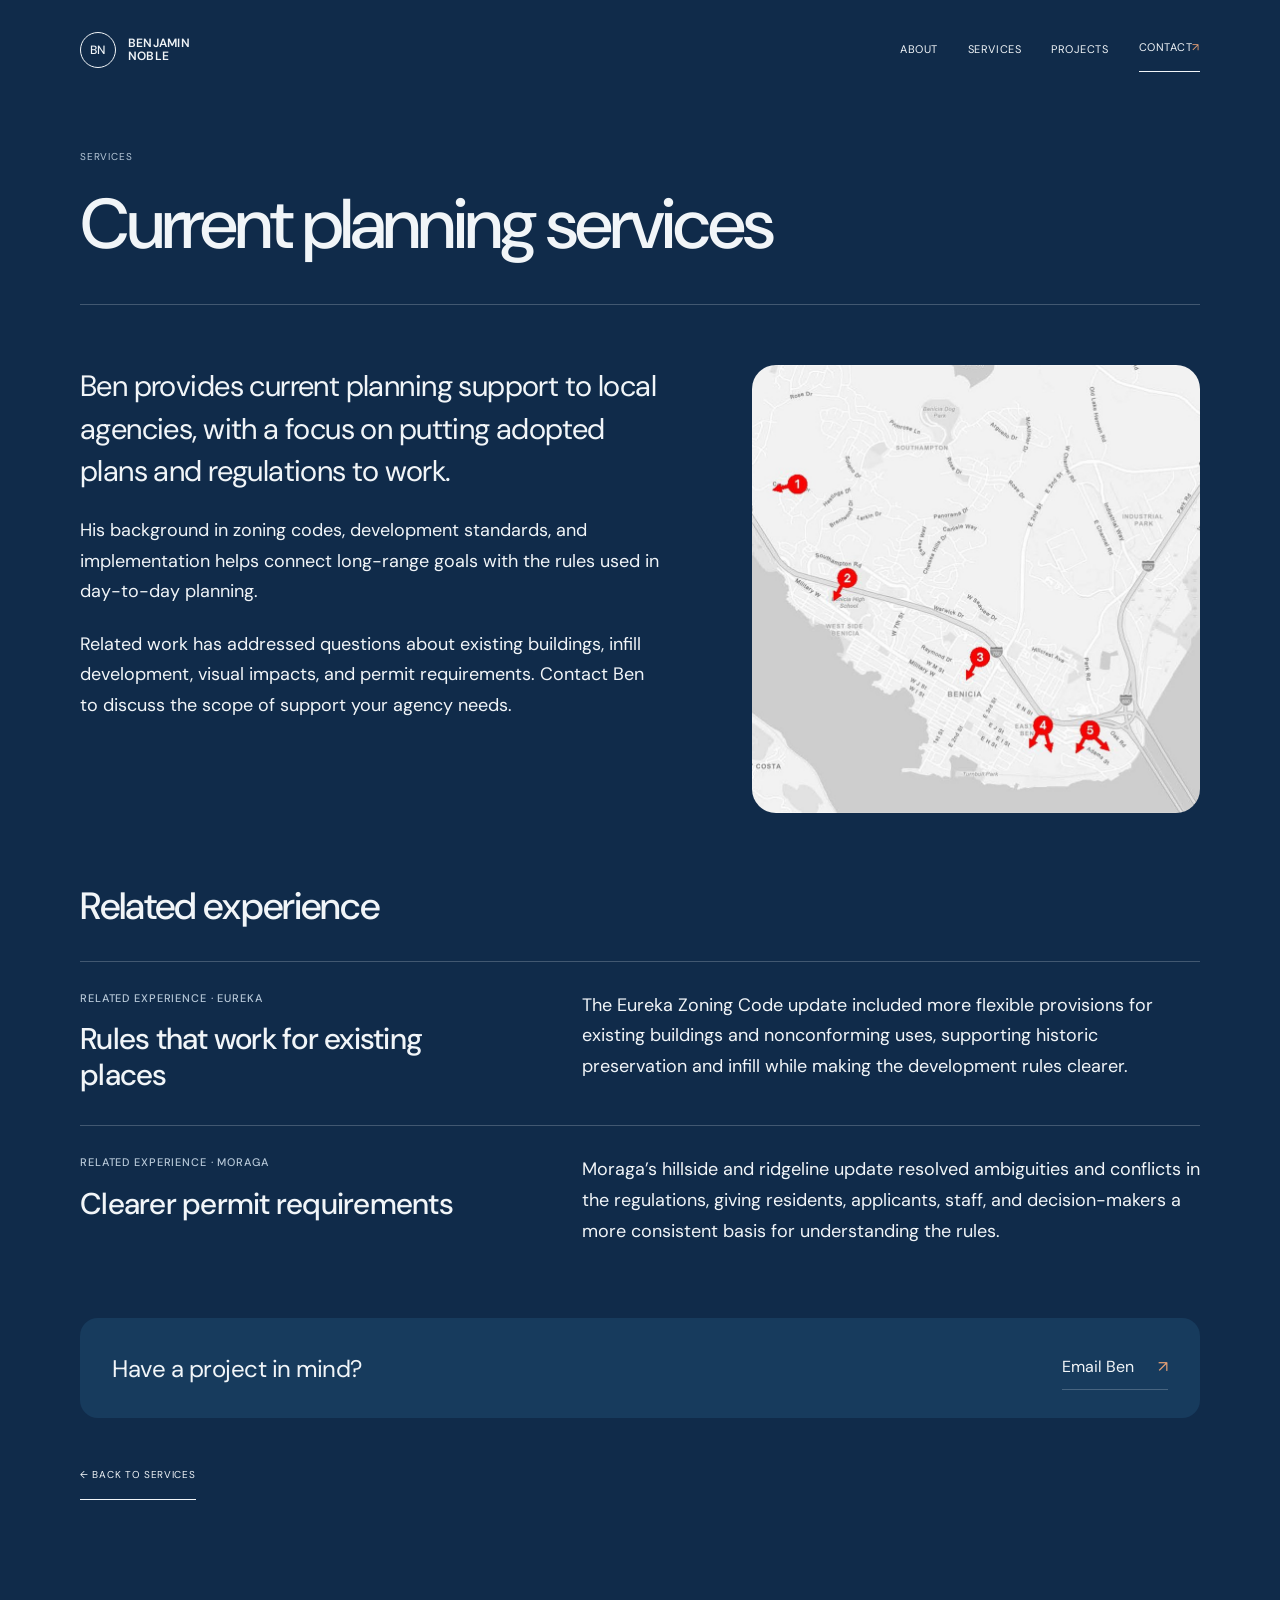
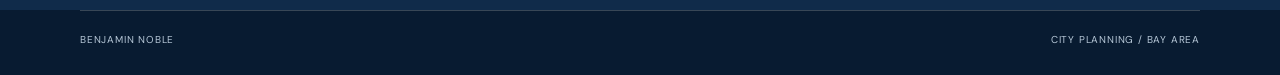
==== commit 3225b567: "Keep decorative arrows as orange text symbols on mobile" ====
--- a/current-planning.html
+++ b/current-planning.html
@@ -8,7 +8,7 @@
     <link rel="preconnect" href="https://fonts.googleapis.com" />
     <link rel="preconnect" href="https://fonts.gstatic.com" crossorigin />
     <link href="https://fonts.googleapis.com/css2?family=DM+Sans:wght@400;500;600&display=swap" rel="stylesheet" />
-    <link rel="stylesheet" href="styles.css?v=content-2026-1" />
+    <link rel="stylesheet" href="styles.css?v=mobile-arrows-1" />
   </head>
   <body class="detail-page service-page">
     <a class="skip-link" href="#main">Skip to content</a>
--- a/styles.css
+++ b/styles.css
@@ -359,3 +359,24 @@
   .experience-entry { gap: 22px; margin-top: 28px; padding-top: 24px; }
   .service-next-step { margin-top: 48px; padding: 24px; }
 }
+
+/* Contact: put the contact information first in a clean, two-column block. */
+.contact-layout { grid-template-columns: 1fr 1fr; align-items: start; }
+.contact-layout h2 { grid-column: auto; max-width: 12ch; }
+.contact-details { grid-column: 2; grid-row: 1; padding-top: 4px; }
+@media (max-width: 760px) {
+  .contact-layout { grid-template-columns: 1fr; gap: 28px; }
+  .contact-details { grid-column: 1; grid-row: auto; }
+}
+
+/* Keep directional marks as orange text symbols on mobile font fallback. */
+.site-nav a span[aria-hidden="true"],
+.hero-services-link span[aria-hidden="true"],
+.work-card h3 span[aria-hidden="true"],
+.project-read-more span[aria-hidden="true"],
+.service-next-step a span[aria-hidden="true"] {
+  color: var(--coral);
+  font-family: "DM Sans", Arial, sans-serif;
+  font-variant-emoji: text;
+  font-style: normal;
+}
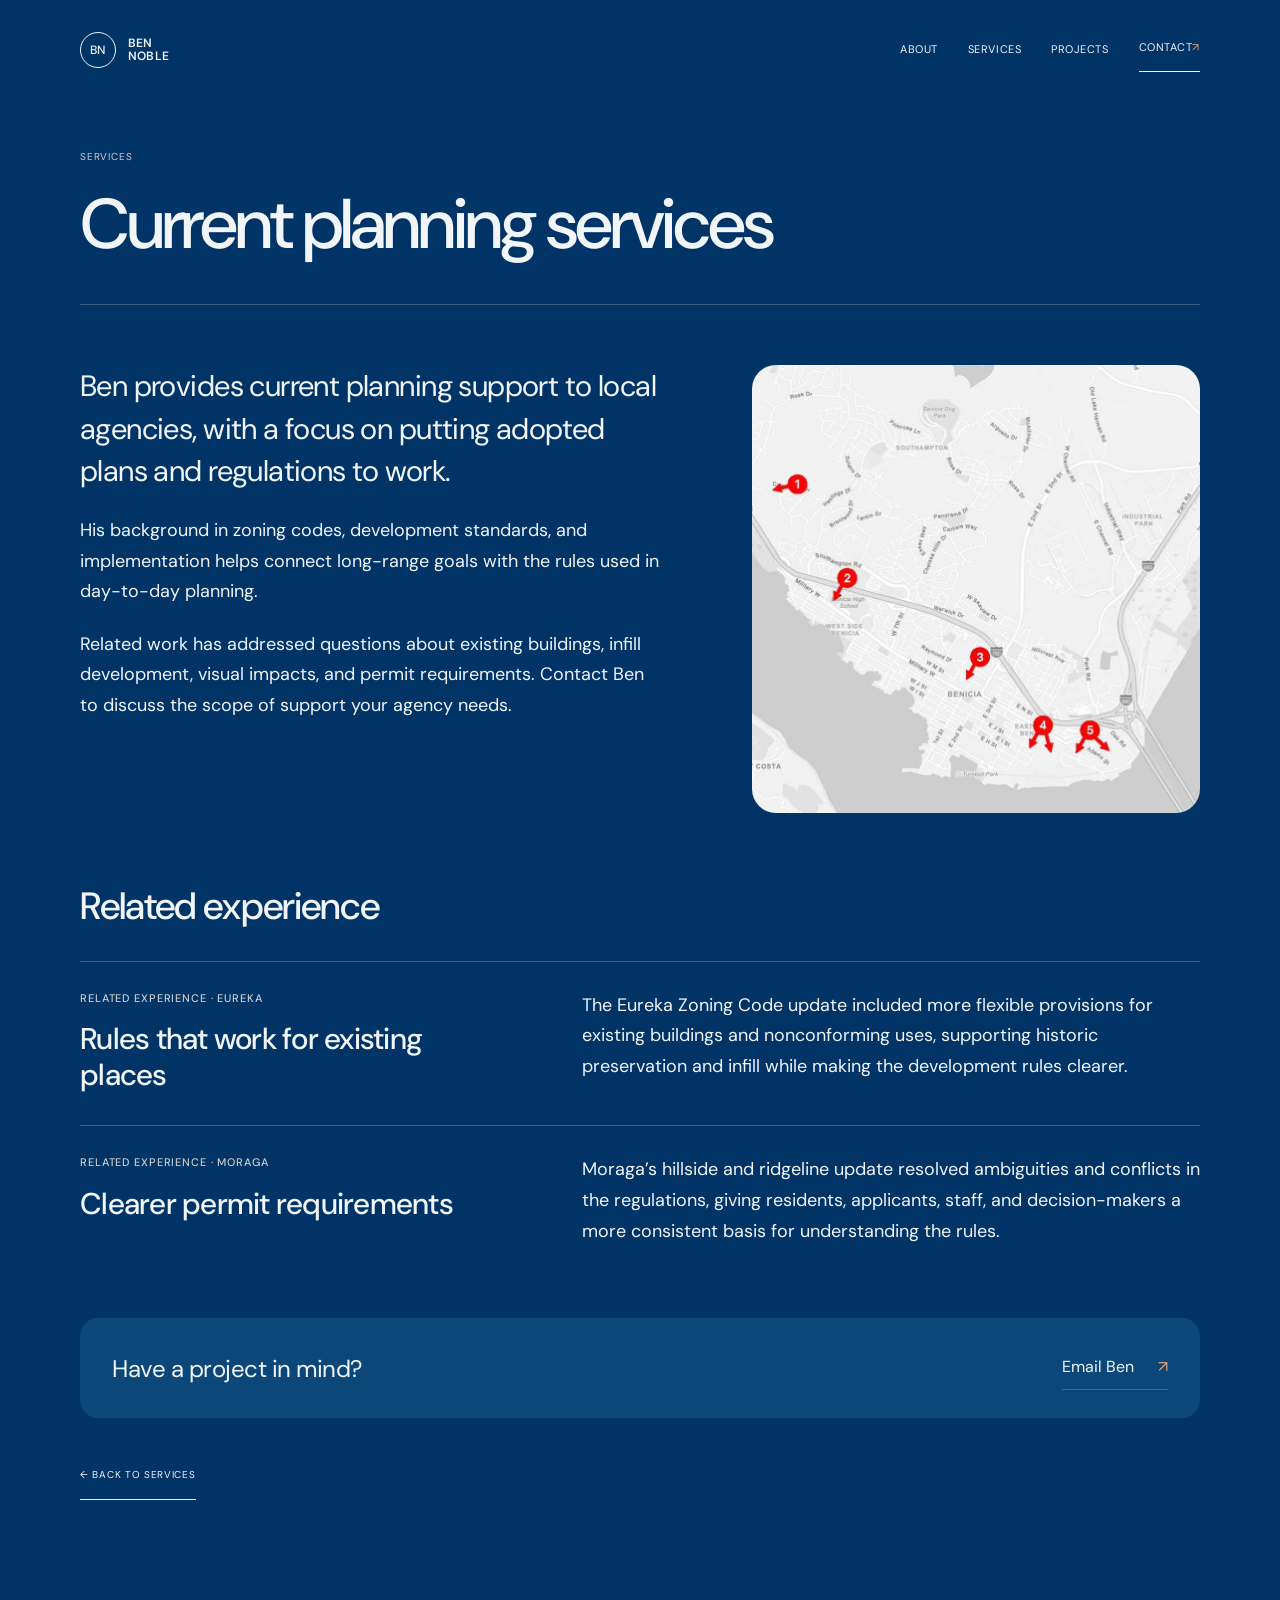
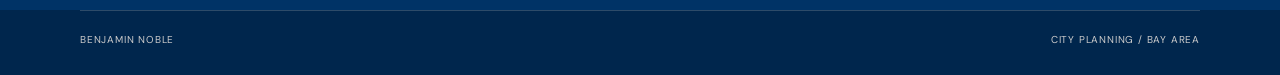
==== commit 01512db9: "Update Ben's site wording and remove extra project lists" ====
--- a/current-planning.html
+++ b/current-planning.html
@@ -14,7 +14,7 @@
     <a class="skip-link" href="#main">Skip to content</a>
     <header class="site-header">
       <div class="shell header-inner">
-        <a class="wordmark" href="index.html" aria-label="Benjamin Noble home"><span class="wordmark-mark" aria-hidden="true">BN</span><span>Benjamin<br />Noble</span></a>
+        <a class="wordmark" href="index.html" aria-label="Ben Noble home"><span class="wordmark-mark" aria-hidden="true">BN</span><span>Ben<br />Noble</span></a>
         <button class="menu-toggle" type="button" aria-expanded="false" aria-controls="site-nav"><span class="menu-toggle-label">Menu</span><span class="menu-toggle-icon" aria-hidden="true"><i></i><i></i></span></button>
         <nav class="site-nav" id="site-nav" aria-label="Primary navigation">
           <a href="index.html#about">About</a>
--- a/styles.css
+++ b/styles.css
@@ -1,10 +1,10 @@
 :root {
-  --paper: #102b4a;
+  --paper: #003366;
   --ink: #f1f5f8;
-  --muted: #b7c8d8;
-  --line: rgba(241, 245, 248, .22);
-  --sage: #6f91ae;
-  --navy: #081b31;
+  --muted: #CCCCCC;
+  --line: rgba(204, 204, 204, .28);
+  --sage: #426b91;
+  --navy: #00264d;
   --coral: #e7a075;
   --shell: min(1120px, calc(100vw - 80px));
   --sans: "DM Sans", Arial, sans-serif;
@@ -53,7 +53,7 @@
 .intro-meta { display: flex; align-items: center; gap: 28px; margin-top: 38px; }
 .placeholder-copy { margin: 0; color: var(--muted); font-family: var(--sans); font-size: 11px; text-transform: uppercase; letter-spacing: .08em; }
 .line-arrow { color: var(--coral); font-size: 26px; }
-.services { padding: 84px 0 92px; background: #173b5d; }
+.services { padding: 84px 0 92px; background: #0b4778; }
 .section-heading { align-items: start; }
 .section-heading h2 { margin-top: 30px; }
 .service-list { margin: 58px 0 0 31.4%; border-top: 1px solid var(--line); }
@@ -63,7 +63,7 @@
 .service-name { font-family: var(--sans); font-size: clamp(25px, 3vw, 40px); }
 .service-arrow { font-size: 20px; text-align: right; }
 .service-detail-grid { display: grid; grid-template-columns: repeat(2, 1fr); gap: 1px; margin: 48px 0 0 31.4%; background: var(--line); border: 1px solid var(--line); }
-.service-detail { min-height: 180px; padding: 22px 24px 20px; background: #173b5d; scroll-margin-top: 24px; }
+.service-detail { min-height: 180px; padding: 22px 24px 20px; background: #0b4778; scroll-margin-top: 24px; }
 .detail-placeholder, .detail-back { margin: 0; color: var(--muted); font-family: var(--sans); font-size: 10px; letter-spacing: .07em; text-transform: uppercase; }
 .service-detail h3 { margin: 26px 0 12px; font-family: var(--sans); font-size: clamp(25px, 3vw, 38px); font-weight: 500; letter-spacing: -.04em; }
 .detail-back { display: inline-block; margin-top: 30px; border-bottom: 1px solid currentColor; padding-bottom: 3px; transition: color .2s ease; }
@@ -78,21 +78,21 @@
 .project-visual { position: relative; display: flex; align-items: end; min-height: 330px; overflow: hidden; }
 .project-card-large .project-visual { min-height: 390px; }
 .project-visual span { position: relative; z-index: 1; margin: 22px; font-family: var(--sans); font-size: 10px; letter-spacing: .07em; line-height: 1.45; text-transform: uppercase; }
-.visual-terrace { background: #315d82; }
-.visual-terrace::before { position: absolute; inset: 18% -10% 0; content: ""; background: repeating-linear-gradient(155deg, transparent 0 48px, rgba(247,243,236,.65) 49px 51px); transform: rotate(-13deg); }
+.visual-terrace { background: #315f86; }
+.visual-terrace::before { position: absolute; inset: 18% -10% 0; content: ""; background: repeating-linear-gradient(155deg, transparent 0 48px, rgba(204,204,204,.65) 49px 51px); transform: rotate(-13deg); }
 .visual-block { background: var(--navy); color: var(--ink); }
-.visual-block::before { position: absolute; inset: 0; content: ""; background: linear-gradient(135deg, transparent 0 29%, rgba(227,125,84,.86) 30% 48%, transparent 49% 100%), linear-gradient(25deg, transparent 0 55%, rgba(183,199,189,.7) 56% 67%, transparent 68%); }
-.visual-grid { background: #244d70; }
-.visual-grid::before { position: absolute; inset: 0; content: ""; background: linear-gradient(90deg, transparent 49.5%, rgba(24,50,77,.45) 50% 50.5%, transparent 51%), linear-gradient(0deg, transparent 49.5%, rgba(24,50,77,.45) 50% 50.5%, transparent 51%); background-size: 54px 54px; transform: rotate(18deg) scale(1.3); }
+.visual-block::before { position: absolute; inset: 0; content: ""; background: linear-gradient(135deg, transparent 0 29%, rgba(227,125,84,.86) 30% 48%, transparent 49% 100%), linear-gradient(25deg, transparent 0 55%, rgba(204,204,204,.5) 56% 67%, transparent 68%); }
+.visual-grid { background: #214f7e; }
+.visual-grid::before { position: absolute; inset: 0; content: ""; background: linear-gradient(90deg, transparent 49.5%, rgba(0,51,102,.45) 50% 50.5%, transparent 51%), linear-gradient(0deg, transparent 49.5%, rgba(0,51,102,.45) 50% 50.5%, transparent 51%); background-size: 54px 54px; transform: rotate(18deg) scale(1.3); }
 .project-caption { display: flex; justify-content: space-between; padding-top: 15px; color: var(--muted); }
 .contact { padding: 86px 0 92px; background: var(--navy); color: var(--ink); }
 .contact-inner { display: grid; grid-template-columns: 1fr 2.2fr; gap: 9%; }
-.contact .section-index { color: #b7c8d8; }
+.contact .section-index { color: #CCCCCC; }
 .contact h2 { grid-column: 2; margin-top: 34px; }
 .contact-link { grid-column: 2; width: max-content; margin-top: 36px; border-bottom: 1px solid currentColor; padding-bottom: 7px; font-family: var(--sans); font-size: 11px; text-transform: uppercase; letter-spacing: .08em; }
 .contact-link span { color: var(--coral); margin-left: 20px; font-size: 17px; }
-.site-footer { background: var(--navy); color: #b7c8d8; }
-.footer-inner { display: flex; justify-content: space-between; gap: 20px; padding: 22px 0 28px; border-top: 1px solid rgba(247,243,236,.2); }
+.site-footer { background: var(--navy); color: #CCCCCC; }
+.footer-inner { display: flex; justify-content: space-between; gap: 20px; padding: 22px 0 28px; border-top: 1px solid rgba(204,204,204,.22); }
 @media (max-width: 760px) {
   :root { --shell: min(100% - 40px, 600px); }
   .header-inner { padding: 22px 0; }
@@ -135,7 +135,7 @@
 .detail-intro p { max-width: 260px; margin: 0; color: var(--muted); font-family: var(--sans); font-size: 11px; line-height: 1.6; text-transform: uppercase; letter-spacing: .05em; }
 .detail-index { margin: 0; color: var(--muted); font-family: var(--sans); font-size: 10px; letter-spacing: .08em; text-transform: uppercase; }
 .detail-panels { display: grid; grid-template-columns: repeat(3, 1fr); gap: 1px; margin-top: 72px; background: var(--line); border: 1px solid var(--line); }
-.detail-panel { min-height: 210px; padding: 24px; background: #173b5d; }
+.detail-panel { min-height: 210px; padding: 24px; background: #0b4778; }
 .detail-panel h2 { margin-top: 56px; font-size: clamp(29px, 3vw, 44px); }
 .detail-return { display: inline-block; margin-top: 72px; border-bottom: 1px solid currentColor; padding-bottom: 5px; font-family: var(--sans); font-size: 10px; letter-spacing: .07em; text-transform: uppercase; }
 .detail-return:hover { color: var(--coral); }
@@ -186,8 +186,8 @@
 .work-symbol { position: absolute; inset: 0; display: grid; place-items: center; font-size: clamp(100px, 15vw, 190px); font-weight: 400; line-height: 1; color: #f1f5f8; }
 .work-card h3 { display: flex; align-items: center; justify-content: center; gap: 14px; margin: 22px 0 0; color: var(--ink); font-size: 15px; font-weight: 500; line-height: 1.5; letter-spacing: .12em; text-transform: uppercase; }
 .work-card h3 span { color: var(--coral); }
-.visual-community { background: #315d65; }
-.visual-community::before { position: absolute; content: ""; inset: -25%; background: repeating-radial-gradient(circle at center, transparent 0 37px, rgba(241,245,248,.24) 38px 40px, transparent 41px 75px); }
+.visual-community { background: #315f86; }
+.visual-community::before { position: absolute; content: ""; inset: -25%; background: repeating-radial-gradient(circle at center, transparent 0 37px, rgba(204,204,204,.24) 38px 40px, transparent 41px 75px); }
 .work-card:is(:hover, :focus-visible) h3 { color: var(--coral); }
 @media (prefers-reduced-motion: no-preference) {
   .work-visual, .work-card h3 { transition: transform .3s var(--motion-ease), color .2s ease; }
@@ -254,7 +254,7 @@
 .home-page .site-header { position: relative; background: var(--navy); }
 .hero-photo { position: relative; isolation: isolate; display: grid; align-items: center; min-height: 650px; min-height: clamp(560px, 78svh, 850px); padding: 90px 0 110px; overflow: hidden; background: var(--navy); color: #fff; }
 .hero-background { position: absolute; z-index: -2; inset: 0; width: 100%; height: 100%; object-fit: cover; object-position: center 36%; }
-.hero-photo::before { content: ""; position: absolute; z-index: -1; inset: 0; background: linear-gradient(180deg, rgba(8,27,49,.32), rgba(8,27,49,.32) 35%, rgba(8,27,49,.75)); }
+.hero-photo::before { content: ""; position: absolute; z-index: -1; inset: 0; background: linear-gradient(180deg, rgba(0,38,77,.32), rgba(0,38,77,.32) 35%, rgba(0,38,77,.75)); }
 .hero-photo-content { text-align: center; padding: 25px 0; text-shadow: 0 2px 24px rgba(0,0,0,.35); }
 .hero-location { margin: 0 0 28px; font-size: 12px; font-weight: 500; text-transform: uppercase; letter-spacing: .22em; }
 .hero-photo h1 { font-size: clamp(64px, 8vw, 118px); font-weight: 500; line-height: 1.04; letter-spacing: -.045em; }
@@ -307,7 +307,7 @@
 .credentials > div + div { margin-top: 20px; }
 .credentials dt { color: var(--ink); font-weight: 500; }
 .credentials dd { margin: 4px 0 0; }
-.selected-projects { padding: 84px 0 92px; background: #173b5d; }
+.selected-projects { padding: 84px 0 92px; background: #0b4778; }
 .featured-grid { display: grid; grid-template-columns: repeat(2, minmax(0, 1fr)); gap: 42px 64px; margin-top: 48px; }
 .featured-project { display: flex; flex-direction: column; align-items: start; padding-top: 24px; border-top: 1px solid var(--line); }
 .project-type { margin: 0 0 14px; color: var(--muted); font-size: 11px; font-weight: 500; line-height: 1.6; letter-spacing: .08em; text-transform: uppercase; }
@@ -339,7 +339,7 @@
 .experience-entry > div > p:last-child { margin-bottom: 0; }
 .related-projects ul { display: grid; grid-template-columns: repeat(2, minmax(0, 1fr)); column-gap: 56px; }
 .related-projects li { border-top: 1px solid var(--line); padding: 18px 0; font-size: 17px; line-height: 1.6; }
-.service-next-step { display: flex; align-items: center; justify-content: space-between; flex-wrap: wrap; gap: 18px; margin-top: 72px; padding: 28px 32px; border-radius: 18px; background: #173b5d; }
+.service-next-step { display: flex; align-items: center; justify-content: space-between; flex-wrap: wrap; gap: 18px; margin-top: 72px; padding: 28px 32px; border-radius: 18px; background: #0b4778; }
 .service-next-step p { margin: 0; font-size: 24px; line-height: 1.3; letter-spacing: -.02em; }
 .service-next-step a { display: inline-flex; align-items: center; gap: 24px; min-height: 44px; border-bottom: 1px solid var(--line); font-size: 16px; }
 .service-page .detail-return { margin-top: 38px; }
@@ -380,3 +380,58 @@
   font-variant-emoji: text;
   font-style: normal;
 }
+
+/* Align contact heading and links as a compact, balanced block. */
+.contact-layout { grid-template-columns: 1fr 1fr; align-items: center; gap: 8%; }
+.contact-layout h2 { max-width: 12ch; }
+.contact-details { grid-column: 2; grid-row: 1; padding: 0; }
+.contact-details a { font-size: clamp(20px, 2vw, 26px); }
+@media (max-width: 760px) {
+  .contact-layout { grid-template-columns: 1fr; gap: 22px; }
+  .contact-details { grid-column: 1; grid-row: auto; gap: 6px; }
+  .contact-details a { font-size: clamp(20px, 5.5vw, 24px); }
+}
+
+/* Photo slideshow with fixed, readable copy and drawn controls. */
+.hero-slideshow { min-height: clamp(540px, 76svh, 850px); padding: 80px 0 115px; }
+.hero-slides { position: absolute; inset: 0; z-index: -2; }
+.hero-slide { position: absolute; inset: 0; display: block; width: 100%; height: 100%; object-fit: cover; object-position: center; opacity: 0; transition: opacity 1.2s ease; }
+.hero-slide.is-active { opacity: 1; }
+.hero-slideshow::before { background: linear-gradient(180deg, rgba(0,38,77,.24), rgba(0,38,77,.35) 45%, rgba(0,38,77,.65)); }
+.hero-slideshow .hero-photo-content { width: min(960px, calc(100% - 180px)); }
+.hero-carousel-controls[hidden] { display: none; }
+.hero-step { position: absolute; top: 50%; transform: translateY(-50%); width: 54px; height: 54px; padding: 14px; border: 1px solid rgba(255,255,255,.65); border-radius: 50%; background: rgba(0,38,77,.55); color: var(--coral); cursor: pointer; }
+.hero-step svg { display: block; width: 100%; height: 100%; fill: none; stroke: currentColor; stroke-width: 1.6; stroke-linecap: round; stroke-linejoin: round; }
+.hero-previous { left: 28px; }
+.hero-next { right: 28px; }
+.hero-step:hover { background: var(--navy); }
+.hero-carousel-toolbar { position: absolute; bottom: 24px; left: 50%; transform: translateX(-50%); display: flex; align-items: center; gap: 18px; padding: 0 16px; border-radius: 30px; background: rgba(0,38,77,.75); white-space: nowrap; }
+.hero-dots { display: flex; align-items: center; }
+.hero-dots button { width: 32px; height: 44px; padding: 0; border: 0; background: none; cursor: pointer; color: white; }
+.hero-dots button::before { content: ""; display: block; width: 7px; height: 7px; margin: auto; border: 1px solid currentColor; border-radius: 50%; }
+.hero-dots button[aria-current="true"] { color: var(--coral); }
+.hero-dots button[aria-current="true"]::before { background: currentColor; }
+.hero-playback { min-height: 44px; border: 0; padding: 8px 0; background: none; color: white; font: 500 11px var(--sans); cursor: pointer; }
+@media (max-width: 760px) {
+  .hero-slideshow { min-height: 620px; min-height: max(560px, 76svh); padding: 70px 0 105px; }
+  .hero-slideshow .hero-photo-content { width: calc(100% - 72px); }
+  .hero-slideshow h1 { font-size: clamp(48px, 12vw, 88px); }
+  .hero-step { top: auto; bottom: 20px; transform: none; width: 44px; height: 44px; padding: 10px; }
+  .hero-previous { left: 16px; }
+  .hero-next { right: 16px; }
+  .hero-carousel-toolbar { bottom: 20px; gap: 8px; padding: 0 10px; }
+  .hero-dots button { width: 25px; }
+}
+@media (prefers-reduced-motion: reduce) {
+  .hero-slide { transition: none; }
+}
+
+/* Frame the supplied slideshow photos without white bands or the Benicia bench. */
+.hero-slide:nth-child(2) { transform: none; }
+.hero-slide:nth-child(3) { object-position: center 35%; }
+@media (max-width: 1100px) {
+  .hero-slide:nth-child(3) { transform: scale(1.6); transform-origin: center 25%; }
+}
+@media (max-width: 760px) {
+  .hero-slide:nth-child(3) { transform: scale(1.6); }
+}
